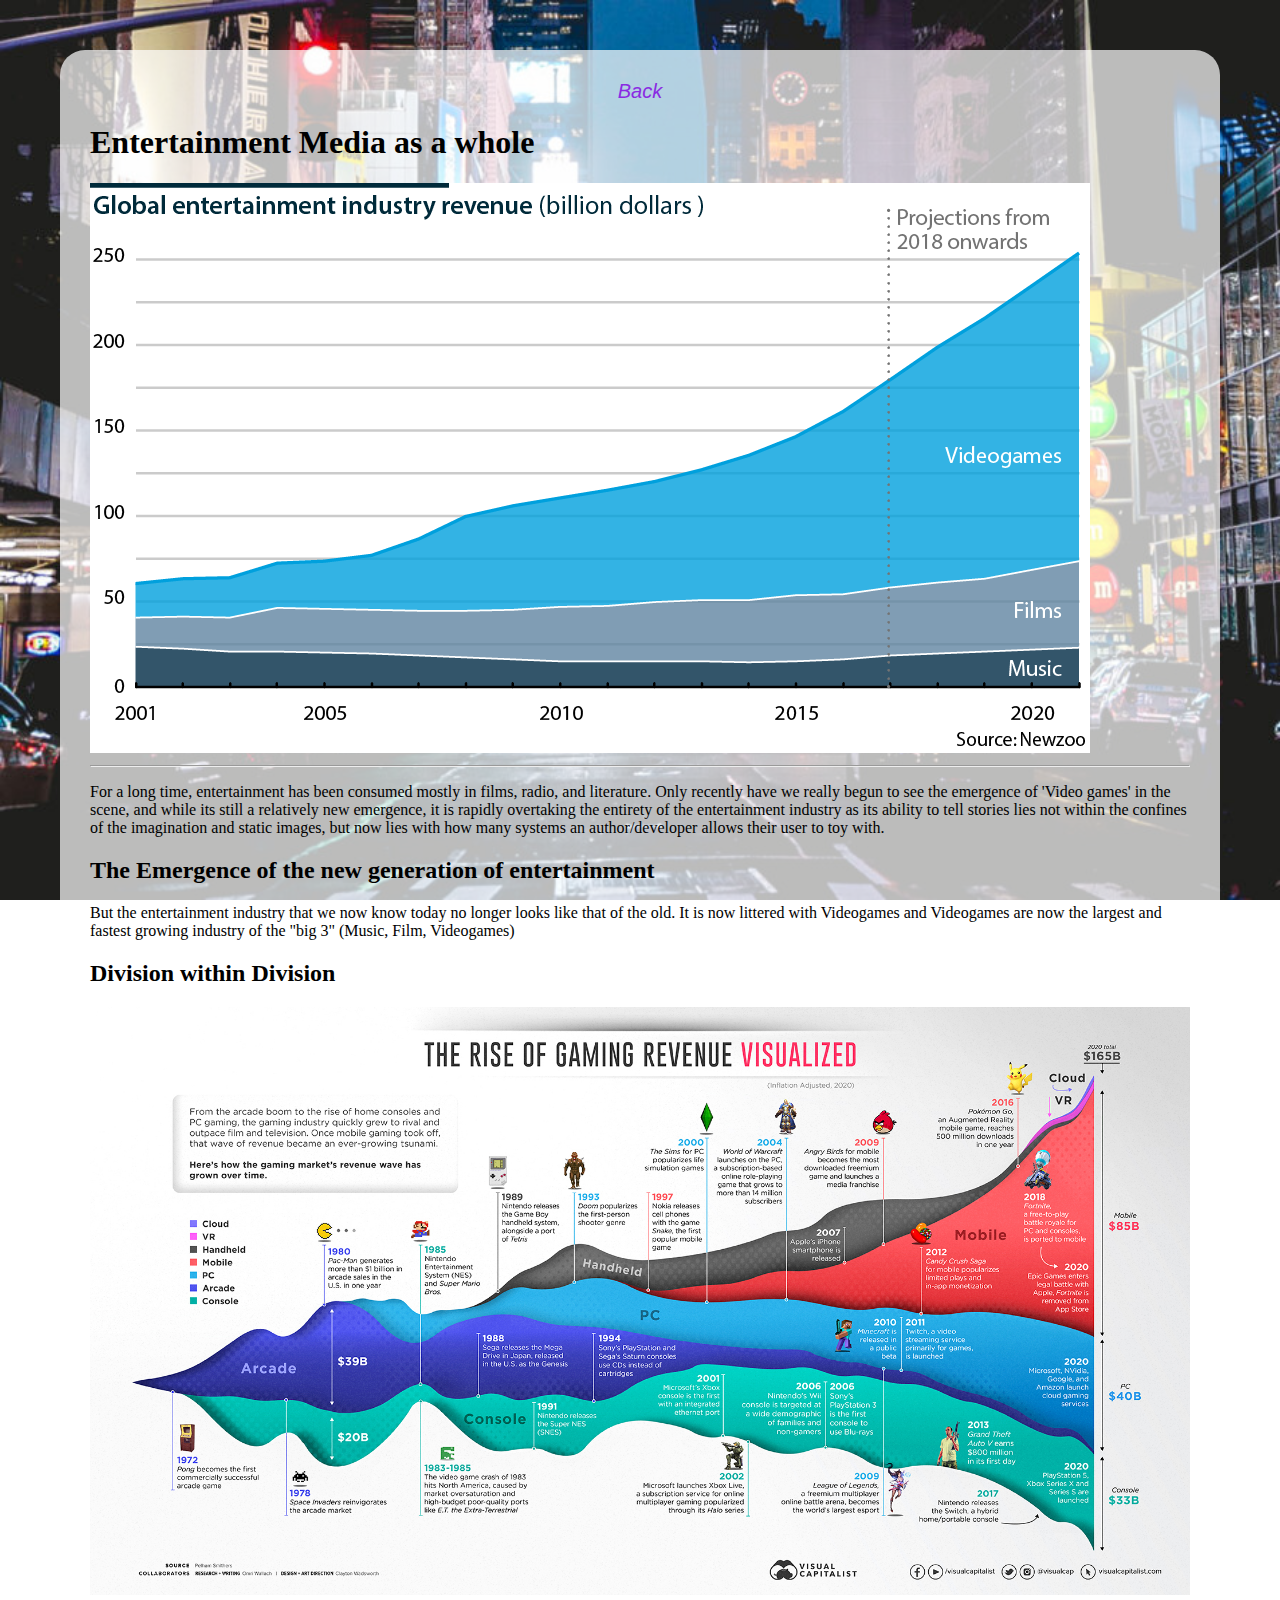
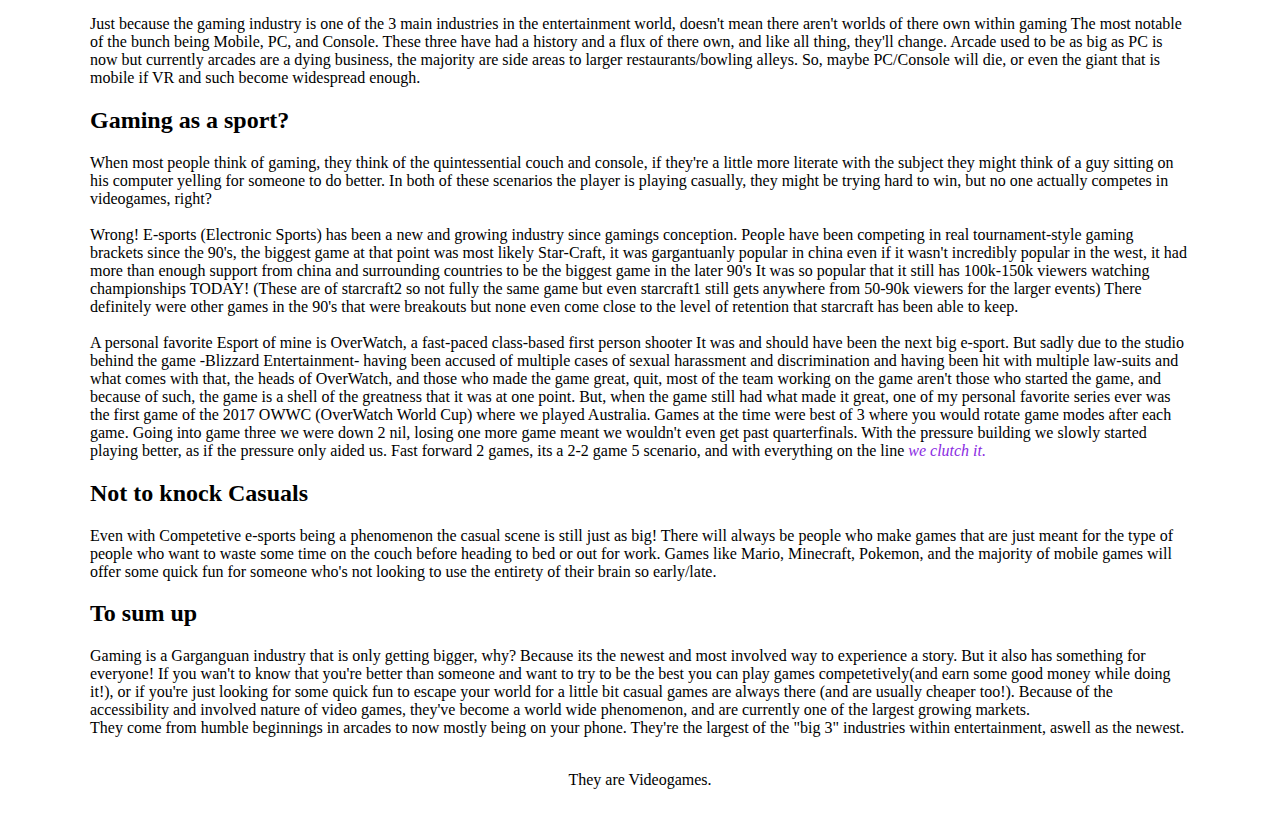
==== abtpage.html @ a5c69528 "Add files via upload" ====
<!DOCTYPE html>
<html lang="en">
<head>
    <meta charset="UTF-8">
    <meta http-equiv="X-UA-Compatible" content="IE=edge">
    <meta name="viewport" content="width=device-width, initial-scale=1.0">
    <title>About</title>
    <link rel="stylesheet" href="style.css">
</head>
<body>
    <header> 
        <a href="index.html">Back</a>
    </header>

    <h1>Entertainment Media as a whole</h1>
    <img src="imgs/2019-01-21-INT-entertainment-revenue_1000.png" alt="">
    <hr>
    
    <p>For a long time, entertainment has been consumed mostly in films, radio, and literature.
    Only recently have we really begun to see the emergence of 'Video games' in the scene, and while its still a relatively new emergence,
    it is rapidly overtaking the entirety of the entertainment industry as its ability to tell stories lies not within the confines of 
    the imagination and static images, but now lies with how many systems an author/developer allows their user to toy with.     
    </p>

    <h2> The Emergence of the new generation of entertainment</h2>
    <p>But the entertainment industry that we now know today no longer looks like that of the old.
        It is now littered with Videogames and Videogames are now the largest and fastest growing industry of the "big 3" (Music, Film, Videogames)
    </p>

    <h2>Division within Division</h2>
    <img src="imgs/gaming-history-50-years-timeline-revenue-up2.jpg" id="gamingVisualised">
    <p>Just because the gaming industry is one of the 3 main industries in 
        the entertainment world, doesn't mean there aren't worlds of there own within gaming
        The most notable of the bunch being Mobile, PC, and Console. These three have had a history and a flux
        of there own, and like all thing, they'll change. Arcade used to be as big as PC is now but currently arcades
        are a dying business, the majority are side areas to larger restaurants/bowling alleys.
        So, maybe PC/Console will die, or even the giant that is mobile if VR and such become widespread enough.
    </p>

    <h2>Gaming as a sport?</h2>
    <p>When most people think of gaming, they think of the quintessential couch and console, if they're a little more 
        literate with the subject they might think of a guy sitting on his computer yelling for someone to do better.
        In both of these scenarios the player is playing casually, they might be trying hard to win,
        but no one actually competes in videogames, right?
        <br>
        <br>
        Wrong! E-sports (Electronic Sports) has been a new and growing industry since gamings conception.
        People have been competing in real tournament-style gaming brackets since the 90's,
        the biggest game at that point was most likely Star-Craft, it was gargantuanly popular in china
        even if it wasn't incredibly popular in the west, it had more than enough support from china and 
        surrounding countries to be the biggest game in the later 90's It was so popular that it still has 100k-150k 
        viewers watching championships TODAY! (These are of starcraft2 so not fully the same game 
        but even starcraft1 still gets anywhere from 50-90k viewers for the larger events)
        There definitely were other games in the 90's that were breakouts but none even come
        close to the level of retention that starcraft has been able to keep.
        <br>
        <br>
        A personal favorite Esport of mine is OverWatch, a fast-paced class-based first person shooter
        It was and should have been the next big e-sport. But sadly due to the studio behind the game -Blizzard Entertainment- 
        having been accused of multiple cases of sexual harassment and discrimination and having been hit with multiple law-suits 
        and what comes with that, the heads of OverWatch, and those who made the game great, quit, most of the team working on
        the game aren't those who started the game, and because of such, the game is a shell of the greatness that it was at one point. 
        But, when the game still had what made it great, one of my personal favorite series ever was the first game of the 2017 OWWC (OverWatch World Cup) 
        where we played Australia. Games at the time were best of 3 where you would rotate game modes after each game. 
        Going into game three we were down 2 nil, losing one more game meant we wouldn't even get past quarterfinals. With the pressure
        building we slowly started playing better, as if the pressure only aided us. Fast forward 2 games, its a 2-2 game 5 scenario, and
        with everything on the line <a target="_blank" href="https://youtu.be/5qRnn9w0iJc?t=7092" > we clutch it.</a>
    </p>

    <h2>Not to knock Casuals</h2>
    <p>Even with Competetive e-sports being a phenomenon the casual scene is still just as big!
        There will always be people who make games that are just meant for the type of people who want to waste
        some time on the couch before heading to bed or out for work. Games like Mario, Minecraft, Pokemon, and the majority
        of mobile games will offer some quick fun for someone who's not looking to use the entirety of their brain so early/late.
    </p>

    <h2>To sum up</h2>
    <p>Gaming is a Garganguan industry that is only getting bigger, why? 
        Because its the newest and most involved way to experience a story. 
        But it also has something for everyone! If you wan't to know that you're better than someone and want to try to be the best 
        you can play games competetively(and earn some good money while doing it!), or if you're just looking for some quick fun to escape
        your world for a little bit casual games are always there (and are usually cheaper too!). 
        Because of the accessibility and involved nature of video games, they've become a world wide phenomenon,
        and are currently one of the largest growing markets. 
        <br>
        They come from humble beginnings in arcades to now mostly being on your phone. They're the largest of the "big 3" 
        industries within entertainment, aswell as the newest. <br><br>
        <p id="end">They are Videogames.</p>
    </p>

</body>
</html>
---- style.css ----
html{
    background: url(imgs/Backgrounds/homebackground.jpg) no-repeat center fixed;
    background-size: cover;
    padding-top: 50px;
}

body{
    background: rgba(255,255,255, 0.7);
    height: max-content;
    width: min-content;
    margin: auto;
    padding: 30px;
    border-radius: 25px;
}

#gamingVisualised{
    width: 1100px;
}

#end{
    text-align: center;
    

}

header{
    text-align: center;
    font-size: 20px;
    font-family: Verdana, Geneva, Tahoma, sans-serif;
}

A:hover{
    text-decoration: underline;
}

a{
    font-style: italic;
    text-decoration: none;
    color: blueviolet;
}
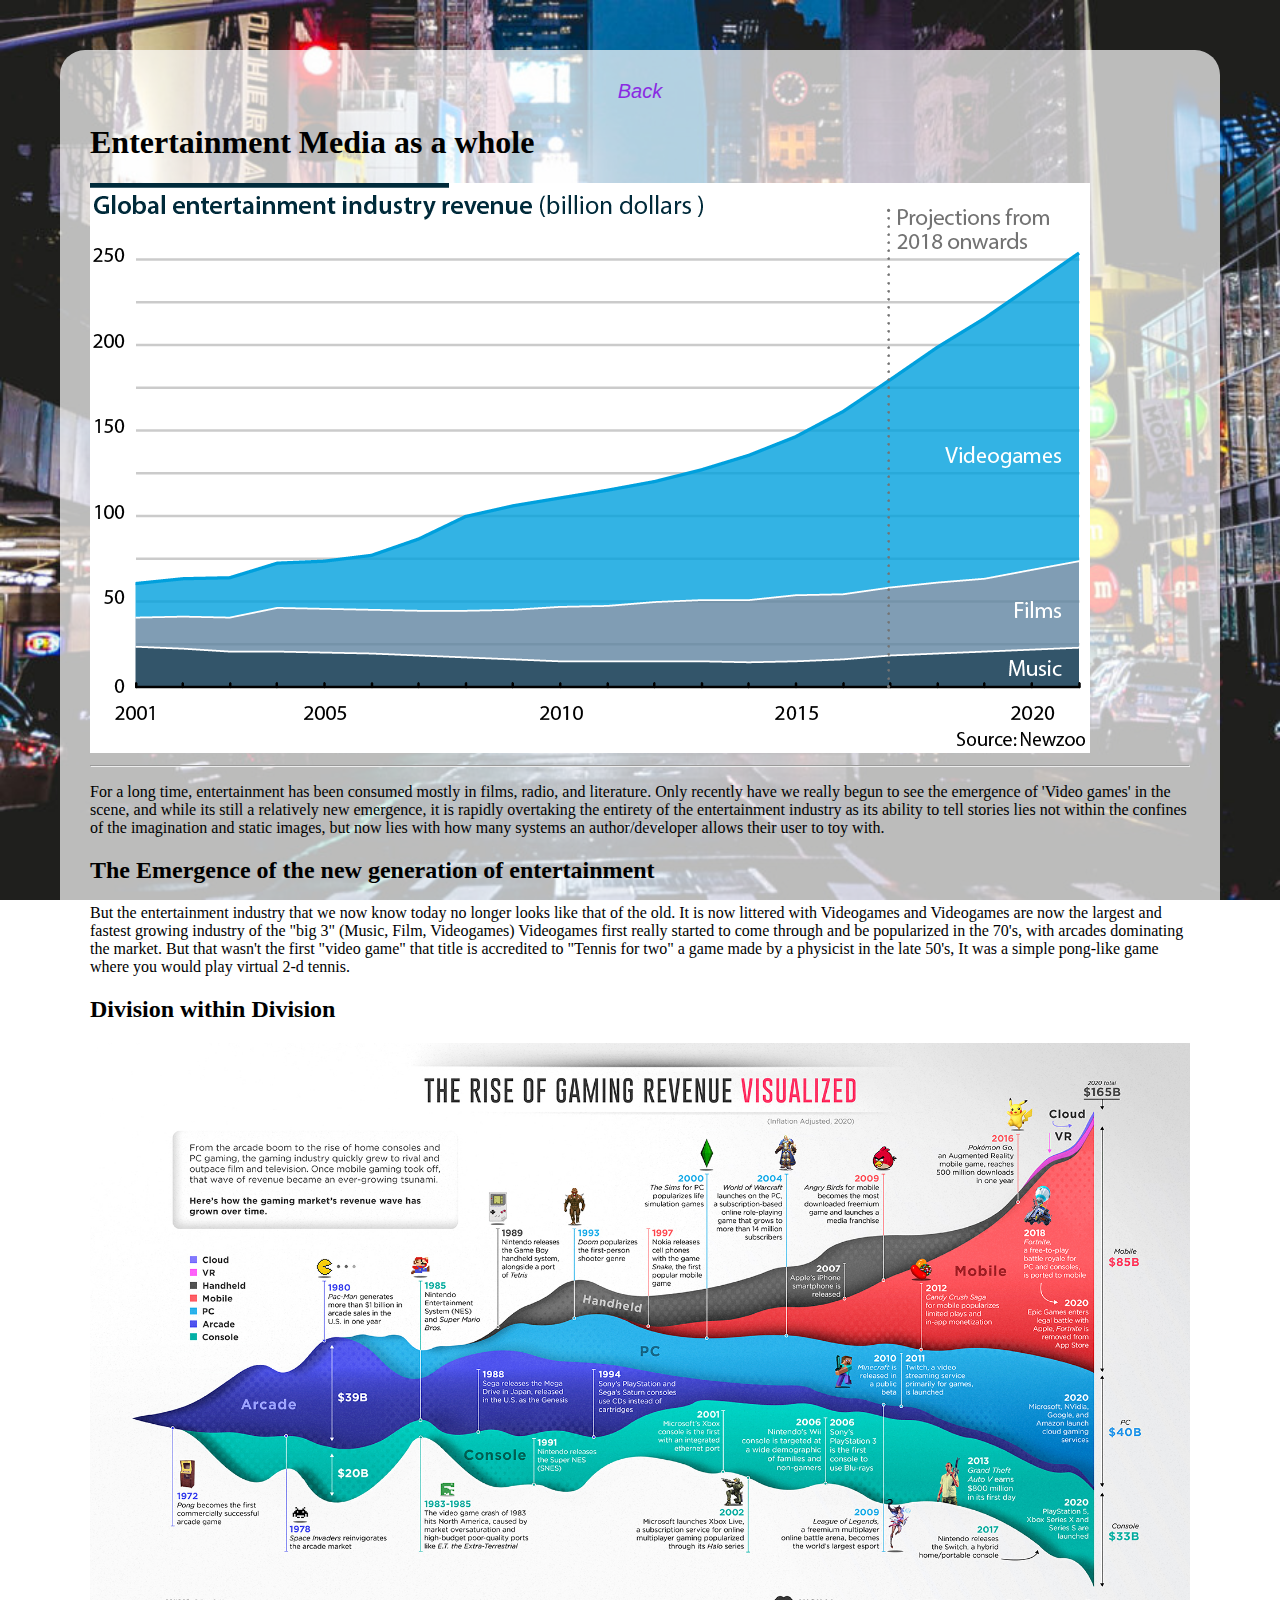
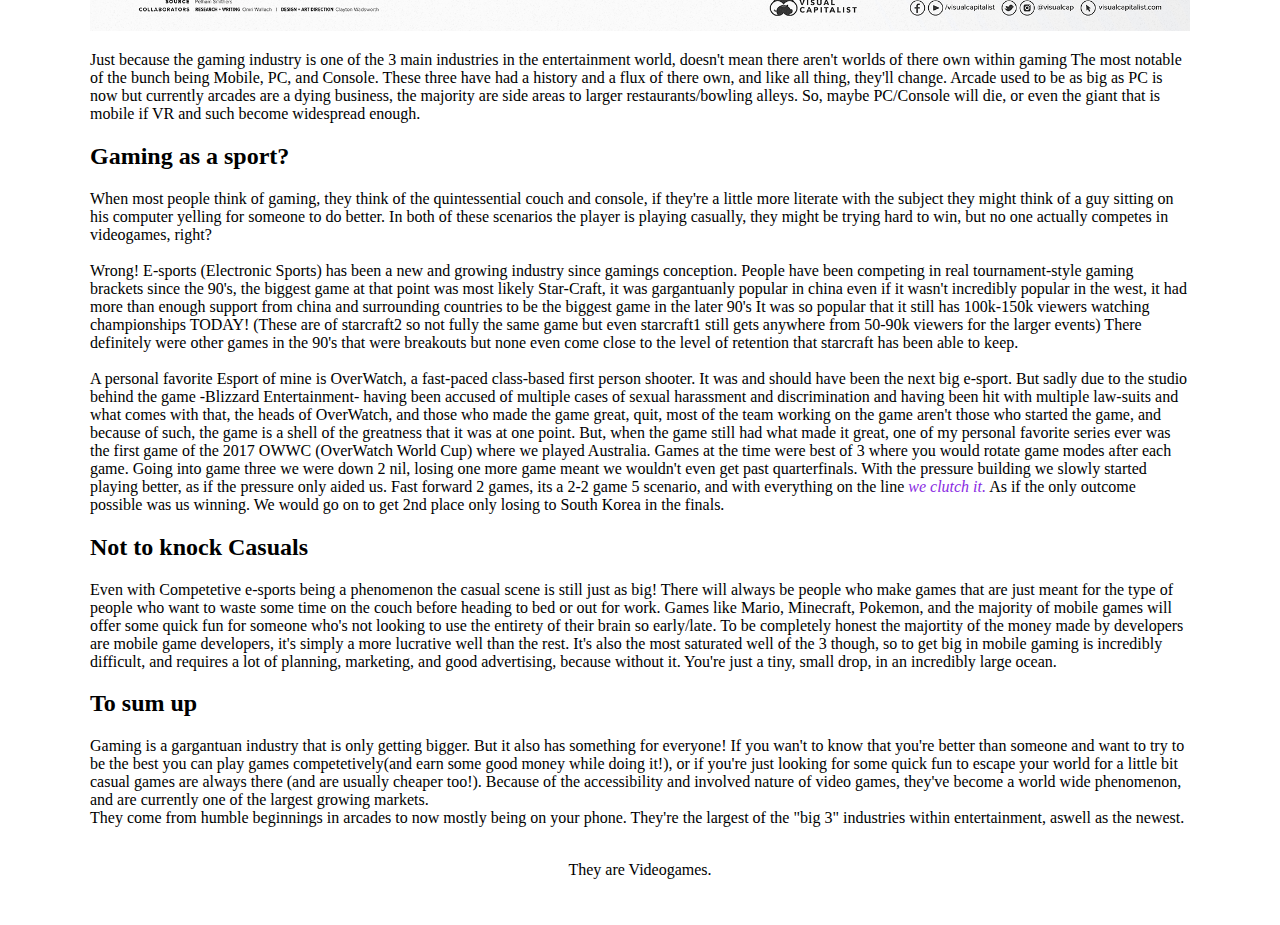
==== commit f28b0155: "Add files via upload" ====
--- a/abtpage.html
+++ b/abtpage.html
@@ -5,7 +5,7 @@
     <meta http-equiv="X-UA-Compatible" content="IE=edge">
     <meta name="viewport" content="width=device-width, initial-scale=1.0">
     <title>About</title>
-    <link rel="stylesheet" href="style.css">
+    <link rel="stylesheet" href="abtstyle.css">
 </head>
 <body>
     <header> 
@@ -25,6 +25,9 @@
     <h2> The Emergence of the new generation of entertainment</h2>
     <p>But the entertainment industry that we now know today no longer looks like that of the old.
         It is now littered with Videogames and Videogames are now the largest and fastest growing industry of the "big 3" (Music, Film, Videogames)
+        Videogames first really started to come through and be popularized in the 70's, with arcades dominating the market.
+        But that wasn't the first "video game" that title is accredited to "Tennis for two" a game made by a physicist in the late 50's, It was a simple pong-like game
+        where you would play virtual 2-d tennis. 
     </p>
 
     <h2>Division within Division</h2>
@@ -55,7 +58,7 @@
         close to the level of retention that starcraft has been able to keep.
         <br>
         <br>
-        A personal favorite Esport of mine is OverWatch, a fast-paced class-based first person shooter
+        A personal favorite Esport of mine is OverWatch, a fast-paced class-based first person shooter.
         It was and should have been the next big e-sport. But sadly due to the studio behind the game -Blizzard Entertainment- 
         having been accused of multiple cases of sexual harassment and discrimination and having been hit with multiple law-suits 
         and what comes with that, the heads of OverWatch, and those who made the game great, quit, most of the team working on
@@ -64,7 +67,8 @@
         where we played Australia. Games at the time were best of 3 where you would rotate game modes after each game. 
         Going into game three we were down 2 nil, losing one more game meant we wouldn't even get past quarterfinals. With the pressure
         building we slowly started playing better, as if the pressure only aided us. Fast forward 2 games, its a 2-2 game 5 scenario, and
-        with everything on the line <a target="_blank" href="https://youtu.be/5qRnn9w0iJc?t=7092" > we clutch it.</a>
+        with everything on the line <a target="_blank" href="https://youtu.be/5qRnn9w0iJc?t=7092" > we clutch it.</a> As if the only outcome 
+        possible was us winning. We would go on to get 2nd place only losing to South Korea in the finals. 
     </p>
 
     <h2>Not to knock Casuals</h2>
@@ -72,11 +76,14 @@
         There will always be people who make games that are just meant for the type of people who want to waste
         some time on the couch before heading to bed or out for work. Games like Mario, Minecraft, Pokemon, and the majority
         of mobile games will offer some quick fun for someone who's not looking to use the entirety of their brain so early/late.
+        To be completely honest the majortity of the money made by developers are mobile game developers, it's 
+        simply a more lucrative well than the rest. It's also the most saturated well of the 3 though, so to get big in mobile gaming
+        is incredibly difficult, and requires a lot of planning, marketing, and good advertising, because without it. You're 
+        just a tiny, small drop, in an incredibly large ocean.    
     </p>
 
     <h2>To sum up</h2>
-    <p>Gaming is a Garganguan industry that is only getting bigger, why? 
-        Because its the newest and most involved way to experience a story. 
+    <p>Gaming is a gargantuan industry that is only getting bigger.
         But it also has something for everyone! If you wan't to know that you're better than someone and want to try to be the best 
         you can play games competetively(and earn some good money while doing it!), or if you're just looking for some quick fun to escape
         your world for a little bit casual games are always there (and are usually cheaper too!). 
@@ -89,4 +96,5 @@
     </p>
 
 </body>
+
 </html>
--- a/abtstyle.css
+++ b/abtstyle.css
@@ -0,0 +1,41 @@
+html{
+    background: url(imgs/Backgrounds/homebackground.jpg) no-repeat center fixed;
+    background-size: cover;
+    padding-top: 50px;
+}
+
+body{
+    background: rgba(255,255,255, 0.7);
+    height: max-content;
+    width: min-content;
+    margin: auto;
+    padding: 30px;
+    border-radius: 25px;
+}
+
+#gamingVisualised{
+    width: 1100px;
+}
+
+#end{
+    text-align: center;
+    
+
+}
+
+header{
+    text-align: center;
+    font-size: 20px;
+    font-family: Verdana, Geneva, Tahoma, sans-serif;
+}
+
+A:hover{
+    text-decoration: underline;
+}
+
+a{
+    font-style: italic;
+    text-decoration: none;
+    color: blueviolet;
+}
+
